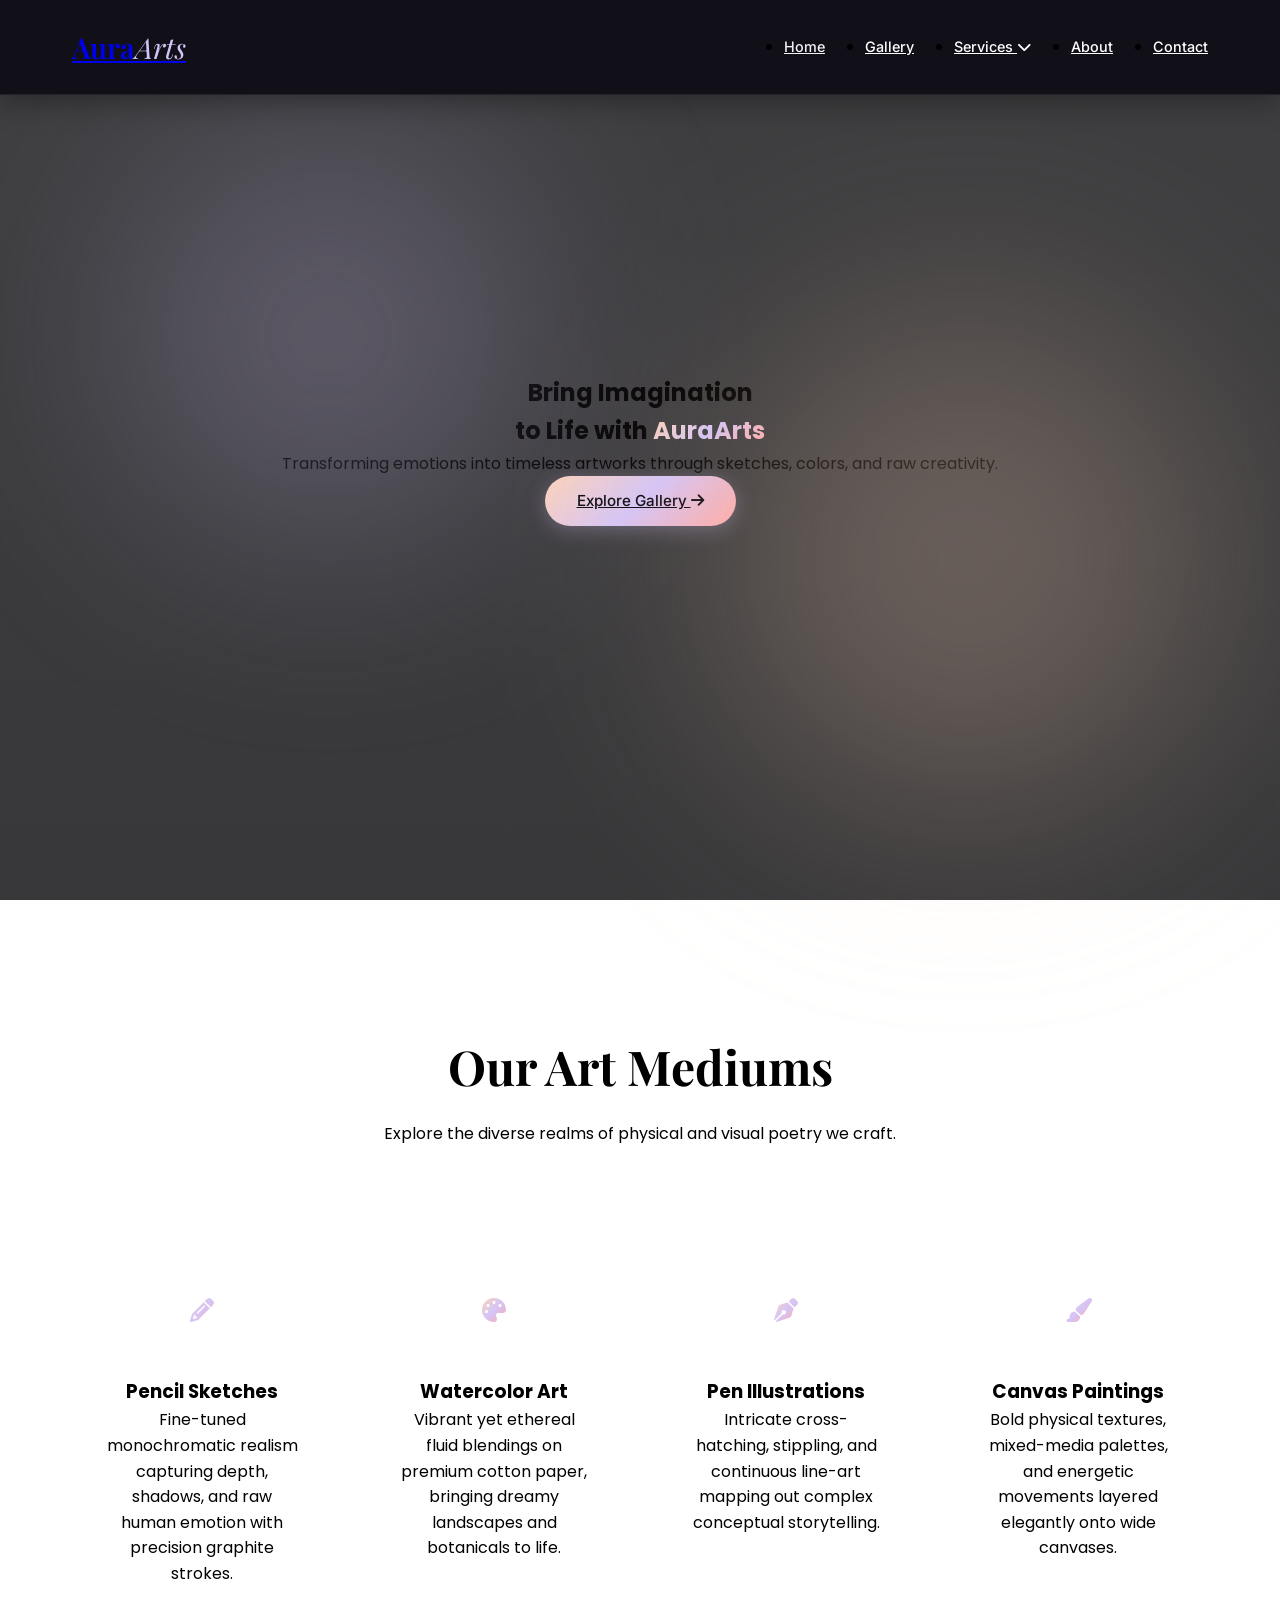
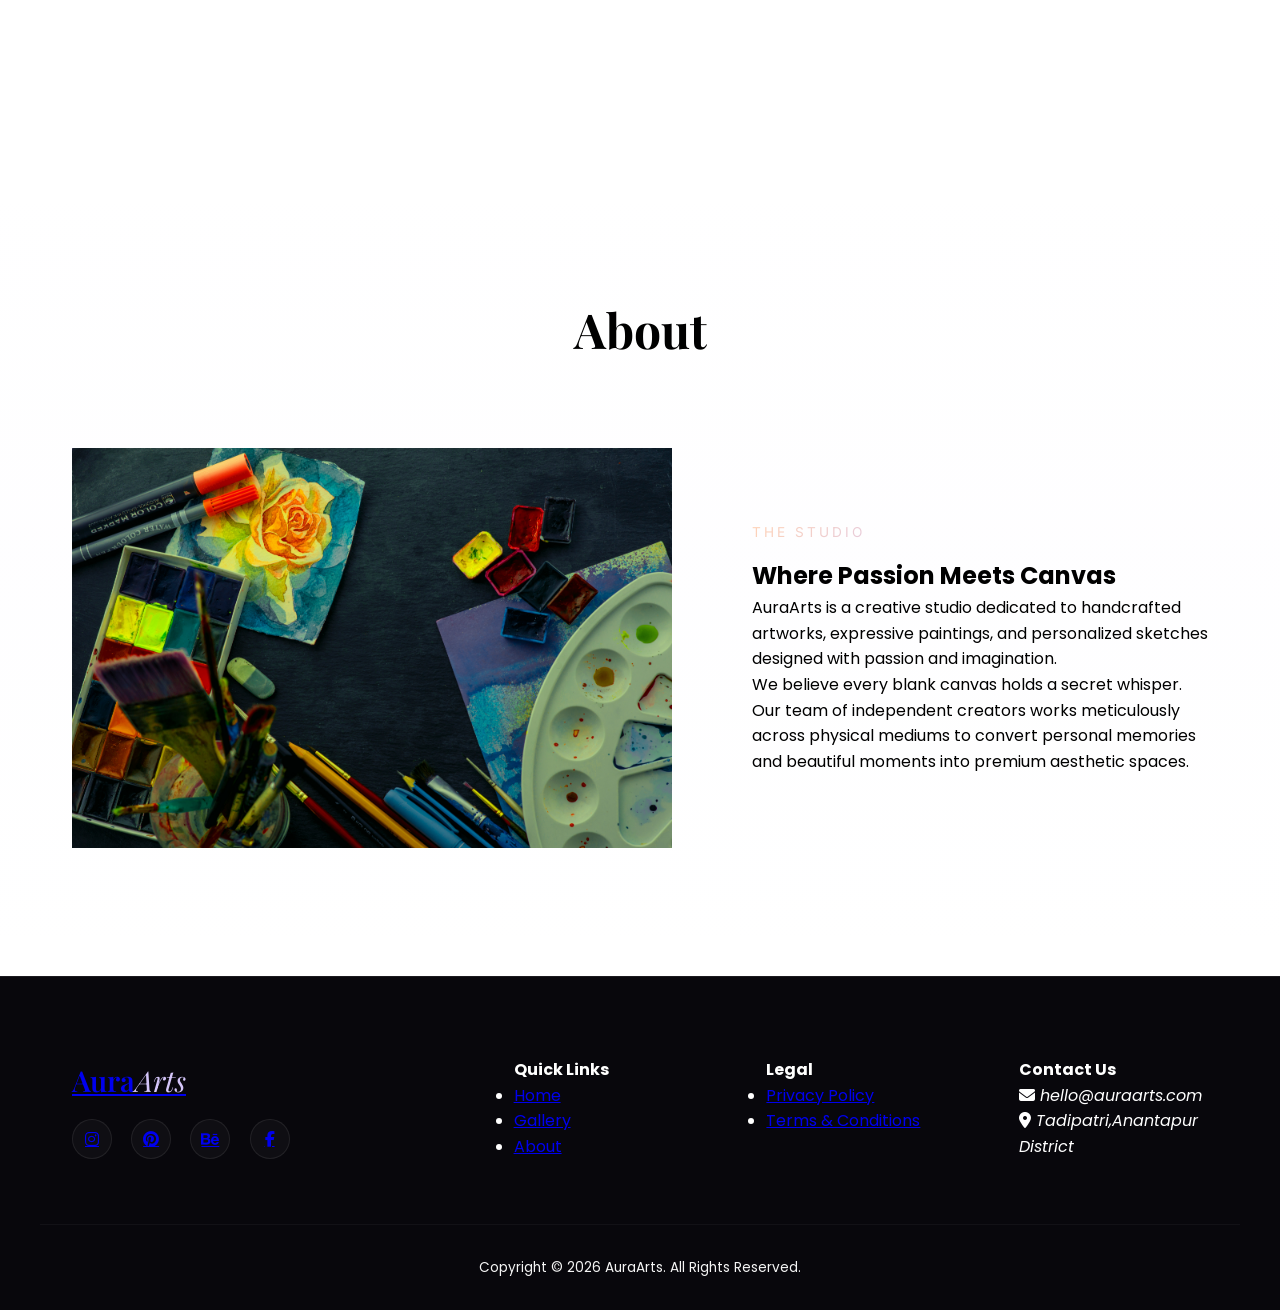
==== index.html @ 391e84ef "initialize" ====
<!DOCTYPE html>
<html lang="en">
<head>
    <meta charset="UTF-8">
    <meta name="viewport" content="width=device-width, initial-scale=1.0">
    <title>AuraArts | Creative Studio Portfolio</title>
    
    <!-- Design tokens and stylesheets -->
    <link rel="preconnect" href="https://fonts.googleapis.com">
    <link rel="preconnect" href="https://fonts.gstatic.com" crossorigin>
    <link href="https://fonts.googleapis.com/css2?family=Inter:wght@300;400;500&family=Playfair+Display:ital,wght@0,400;0,600&family=Poppins:wght@300;400;600&display=swap" rel="stylesheet">
    <link rel="stylesheet" href="https://cdnjs.cloudflare.com/ajax/libs/font-awesome/6.4.0/css/all.min.css">
    
    <link rel="stylesheet" href="css/main.css">
</head>
<body>

    <!-- Navigation Header Component -->
    <header class="navbar" data-module="navigation">
        <div class="nav-container">
            <a href="#" class="logo" aria-label="AuraArts Home">Aura<span>Arts</span></a>
            
            <nav class="nav-menu" id="navMenu">
                <ul class="nav-links">
                    <li><a href="#" class="nav-item active" data-scroll-target="home">Home</a></li>
                    <li><a href="#gallery" class="nav-item" data-scroll-target="gallery">Gallery</a></li>
                    <li class="dropdown">
                        <a href="#services" class="nav-item dropdown-toggle" aria-haspopup="true" aria-expanded="false">
                            Services <i class="fas fa-chevron-down dropdown-icon" aria-hidden="true"></i>
                        </a>
                        <ul class="dropdown-menu">
                            <li><a href="services/pencil-sketches.html">Pencil Sketches</a></li>
                            <li><a href="services/watercolor.html">Watercolor Paintings</a></li>
                            <li><a href="services/pen-art.html">Pen Art</a></li>
                            <li><a href="services/canvas-art.html">Canvas Art</a></li>
                        </ul>
                    </li>
                    <li><a href="#about" class="nav-item" data-scroll-target="about">About</a></li>
                    <li><a href="#contact" class="nav-item" data-scroll-target="contact">Contact</a></li>
                </ul>
            </nav>

            <button class="hamburger" id="hamburgerBtn" aria-label="Toggle Navigation Menu" aria-controls="navMenu" aria-expanded="false">
                <span class="bar"></span>
                <span class="bar"></span>
                <span class="bar"></span>
            </button>
        </div>
    </header>

    <main>
        <!-- Hero Component -->
        <section id="home" class="hero">
            <div class="paint-blob blob-1" aria-hidden="true"></div>
            <div class="paint-blob blob-2" aria-hidden="true"></div>
            
            <div class="hero-content container">
                <h1 class="fade-in">Bring Imagination <br>to Life with <span class="gradient-text">AuraArts</span></h1>
                <p class="fade-in delay-1">Transforming emotions into timeless artworks through sketches, colors, and raw creativity.</p>
                <div class="fade-in delay-2">
                    <a href="#gallery" class="btn btn-primary">Explore Gallery <i class="fas fa-arrow-right" aria-hidden="true"></i></a>
                </div>
            </div>
        </section>

        <!-- Gallery / Dynamic Showcase Component -->
        <section id="gallery" class="section">
            <div class="container">
                <header class="section-header">
                    <h2>Our Art Mediums</h2>
                    <p>Explore the diverse realms of physical and visual poetry we craft.</p>
                </header>
                
                <div class="grid-layout">
                    <article class="art-card glassmorphism">
                        <div class="card-icon-wrapper">
                            <i class="fas fa-pencil-alt card-icon" aria-hidden="true"></i>
                        </div>
                        <h3>Pencil Sketches</h3>
                        <p>Fine-tuned monochromatic realism capturing depth, shadows, and raw human emotion with precision graphite strokes.</p>
                    </article>

                    
                    <article class="art-card glassmorphism">
                        <div class="card-icon-wrapper">
                            <i class="fas fa-palette card-icon" aria-hidden="true"></i>
                        </div>
                        <h3>Watercolor Art</h3>
                        <p>Vibrant yet ethereal fluid blendings on premium cotton paper, bringing dreamy landscapes and botanicals to life.</p>
                    </article>

                
                    <article class="art-card glassmorphism">
                        <div class="card-icon-wrapper">
                            <i class="fas fa-pen-nib card-icon" aria-hidden="true"></i>
                        </div>
                        <h3>Pen Illustrations</h3>
                        <p>Intricate cross-hatching, stippling, and continuous line-art mapping out complex conceptual storytelling.</p>
                    </article>

                    
                    <article class="art-card glassmorphism">
                        <div class="card-icon-wrapper">
                            <i class="fas fa-paint-brush card-icon" aria-hidden="true"></i>
                        </div>
                        <h3>Canvas Paintings</h3>
                        <p>Bold physical textures, mixed-media palettes, and energetic movements layered elegantly onto wide canvases.</p>
                    </article>
                </div>
            </div>
        </section>
       
    

        <section id="about" class="section alt-bg">
            <header class="section-header">
                <h2>About</h2>
                </header>
            <div class="container split-layout">
                <div class="layout-visual">
                    <div class="placeholder-art" role="img" aria-label="AuraArts Studio abstract background canvas" ><img src="images/background-canvas.jpg" width="600" height="400" border-radius="12px"></div>
                </div>
                
                <div class="layout-content">
                    <span class="sub-heading">The Studio</span>
                    <h2>Where Passion Meets Canvas</h2>
                    <p>AuraArts is a creative studio dedicated to handcrafted artworks, expressive paintings, and personalized sketches designed with passion and imagination.</p>
                    <p>We believe every blank canvas holds a secret whisper. Our team of independent creators works meticulously across physical mediums to convert personal memories and beautiful moments into premium aesthetic spaces.</p>
                </div>
            </div>
        </section>
    </main>

    <!-- Footer Component -->
    <footer id="contact" class="footer">
        <div class="container footer-grid">
            <div class="footer-brand">
                <a href="#" class="logo">Aura<span>Arts</span></a>
                
                <div class="social-cluster">
                    <a href="#" aria-label="Instagram"><i class="fab fa-instagram"></i></a>
                    <a href="#" aria-label="Pinterest"><i class="fab fa-pinterest"></i></a>
                    <a href="#" aria-label="Behance"><i class="fab fa-behance"></i></a>
                    <a href="#" aria-label="Facebook"><i class="fab fa-facebook-f"></i></a>
                </div>
            </div>
            
            <div class="footer-links">
                <h4 >Quick Links</h4>
                <ul>
                    <li><a href="#">Home</a></li>
                    <li><a href="#gallery">Gallery</a></li>
                    <li><a href="#about">About</a></li>
                </ul>
            </div>

            <div class="footer-links">
                <h4>Legal</h4>
                <ul>
                    <li><a href="#">Privacy Policy</a></li>
                    <li><a href="#">Terms & Conditions</a></li>
                </ul>
            </div>

            <div class="footer-links">
                <h4>Contact Us</h4>
                <address>
                    <p><i class="fas fa-envelope" aria-hidden="true"></i> hello@auraarts.com</p>
                    <p><i class="fas fa-map-marker-alt" aria-hidden="true"></i> Tadipatri,Anantapur District</p>
                </address>
            </div>
        </div>
        
        <div class="footer-bottom container">
            <p>Copyright &copy; 2026 AuraArts. All Rights Reserved.</p>
        </div>
    </footer>
   
</body>
</html>
---- css/main.css ----
@import './variables.css';
@import './layouts.css';
@import './components.css';

/* Core Base Layer */
* { margin: 0; padding: 0; box-sizing: border-box; }
html { scroll-behavior: smooth; }
body {
    background-image:
    color:var(--clr-text-main);
    font-family: var(--ff-body);
    overflow-x: hidden;
    line-height: 1.6;
}

/* Component Navigation Shell Rules */
.navbar {
    position: fixed;
    top: 0;
    left: 0;
    width: 100%;
    z-index: 1000;
    padding: 1.5rem 0;
    background-color: #110f18;
    border-bottom: 1px solid rgba(255, 255, 255, 0.08);
    box-shadow: 0 4px 30px rgba(0, 0, 0, 0.4);
    transition: var(--transition-smooth);
}
.navbar.scrolled {
    padding: 1rem 0;
    background-color: #110f18;
   /* background: rgba(5, 202, 94, 0.75);
    backdrop-filter: blur(20px);
    border-bottom: 1px solid var(--glass-border);*/
}
.nav-container {
    display: flex;
    justify-content: space-between;
    align-items: center;
    width: 100%;
    max-width: 1200px;
    margin: 0 auto;
    padding: 0 2rem;
}
.logo { font-family: var(--ff-heading); font-size: 1.8rem; font-weight: 600; }
.logo span { font-weight: 300; font-style: italic; color: var(--accent-lavender); }
.nav-links { 
     display: flex; 
     align-items: center; 
     gap: 2.5rem; 
}
.nav-item {
    font-family: var(--ff-alt);
    font-size: 0.9rem;
    font-weight: 500;
    color: white;
    transition: var(--transition-smooth);
}
.nav-item:hover, .nav-item.active { 
     color: var(--clr-text-main); 
}

/* Component Context Dropdowns */
.dropdown { position: relative; }
.dropdown-menu {
    position: absolute;
    top: 100%;
    left: 50%;
    transform: translateX(-50%) translateY(15px);
    background: rgba(22, 21, 35, 0.95);
    border: 1px solid var(--glass-border);
    border-radius: 12px;
    padding: 1rem 0;
    width: 220px;
    opacity: 0;
    visibility: hidden;
    transition: var(--transition-smooth);
}
.dropdown:hover .dropdown-menu {
    opacity: 1;
    visibility: visible;
    transform: translateX(-50%) translateY(0);
}
.dropdown-menu li a {
    display: block;
    padding: 0.6rem 1.5rem;
    color: var(--clr-text-muted);
    transition: var(--transition-smooth);
}
.dropdown-menu li a:hover { 
     color: var(--accent-peach); 
     background: rgba(255,255,255,0.03); 
}

/* Component Responsive Layout Interactions Menu */
.hamburger { 
     display: none; 
     cursor: pointer; 
     background: none; 
     border: none; 
}
.hamburger .bar { 
     display: block; 
     width: 25px; 
     height: 2px; 
     margin: 5px auto; 
     background-color: var(--clr-text-main); 
     transition: var(--transition-smooth); 
}

/* Sections Styling Framework */
.hero {
      min-height: 100vh; 
      display: flex; 
      align-items: center; 
      justify-content: center; 
      position: relative; 
      text-align: center; 
      background: linear-gradient(to bottom, rgba(15, 15, 18, 0.8), #38383a), 
                url('/home/user/Documents/Task 1/images/hero-img.jpg');
      background-size: cover;        /* Ensures the image fills the entire section */
      background-position: center;   /* Keeps the focus of the image centered */
      background-repeat: no-repeat;  /* Prevents tiling */
      background-attachment: fixed;
     }
.gradient-text { 
     background: var(--gradient-primary); 
     -webkit-background-clip: text; 
     -webkit-text-fill-color: transparent; 
}
.paint-blob { 
     position: absolute; 
     border-radius: 50%; 
     filter: blur(120px); 
     opacity: 0.25; 
     z-index: 1; 
}
.blob-1 { 
     width: 400px; 
     height: 400px; 
     background: var(--accent-lavender); 
     top: 15%; left: 10%; 
}
.blob-2 {
      width: 500px; 
      height: 500px; 
      background: var(--accent-peach); 
      bottom: 10%; right: 5%; 
}

.section { padding: 8rem 0; }
.section-header { text-align: center; margin-bottom: 5rem; }
.section-header h2 { 
     font-family: var(--ff-heading); 
     font-size: 3rem; 
     margin-bottom: 1rem; 
}
.alt-bg {
      background: linear-gradient(180deg, transparent, rgba(212, 197, 249, 0.02), transparent); 
}

/* Animation Classes */
.fade-in { 
     opacity: 0; 
     transform: translateY(30px); 
     animation: fadeInUp 1.2s forwards cubic-bezier(0.25, 1, 0.5, 1); 
}
.delay-1 { animation-delay: 0.3s; }
.delay-2 { animation-delay: 0.6s; }
@keyframes fadeInUp { to { opacity: 1; transform: translateY(0); } }

/* Layout Graphic Styles */
.placeholder-art { 
     width: 100%; 
     height: 400px; 
     border-radius: 30px; 
     background-image:"../images/background-canvas.jpg"
     border: 1px solid var(--glass-border); 
     position: relative; 
}
.layout-visual { flex: 1; position: relative; }
.layout-content { flex: 1; }
.sub-heading { 
     text-transform: uppercase; 
     font-family: var(--ff-alt); 
     font-size: 0.85rem; 
     letter-spacing: 3px; 
     background: var(--gradient-primary); 
     -webkit-background-clip: text; 
     -webkit-text-fill-color: transparent; 
     display: block; 
     margin-bottom: 0.8rem; 
}
.badge-card {
      position: absolute;
       bottom: 40px;
      left: -20px;
     padding: 1rem 2rem; 
     border-radius: 16px; 
     display: flex; 
     align-items: center; 
     gap: 12px; 
     z-index: 10; 
}

/* Footers Container */
.footer { 
     border-top: 1px solid var(--glass-border); 
     background: var(--clr-bg-footer); 
     padding: 5rem 0 2rem 0; 
     color:white;
}
.footer-grid { 
     display: grid; 
     grid-template-columns: 2fr repeat(3, 1fr); 
     gap: 4rem; 
     margin-bottom: 4rem; 
}
.social-cluster { display: flex; gap: 1.2rem; margin-top: 1rem; }
.social-cluster a {
      width: 40px; 
      height: 40px; 
      border-radius: 50%; 
      background: rgba(255,255,255,0.03); 
      border: 1px solid var(--glass-border); 
      display: flex; 
      align-items: center; 
      justify-content: center; 
      transition: var(--transition-smooth); 
     }
.social-cluster a:hover { 
     color: var(--clr-bg-dark); 
     background: var(--gradient-primary); 
     transform: translateY(-3px); 
}
.footer-bottom {
      border-top: 1px solid rgba(248, 244, 244, 0.04); 
      padding-top: 2rem; 
      text-align: center; 
      font-size: 0.85rem; 
      color:whitesmoke; 
}



.btn-order-primary {
    display: inline-flex;
    align-items: center;
    gap: 0.8rem;
    font-family: var(--ff-alt);
    font-weight: 600;
    font-size: 1rem;
    text-decoration: none;
    color: #0a090f;
   background-color: grey;
    padding: 1.1rem 2.4rem;
    border-radius: 50px;
    white-space: nowrap;
    box-shadow: 0 4px 20px rgba(212, 197, 249, 0.25);
    transition: transform 0.3s cubic-bezier(0.25, 1, 0.5, 1), box-shadow 0.3s ease;
}  
   
@media (max-width: 768px) {
    .hamburger { display: block; z-index: 1001; }
    .hamburger.active .bar:nth-child(2) { opacity: 0; }
    .hamburger.active .bar:nth-child(1) { transform: translateY(7px) rotate(45deg); }
    .hamburger.active .bar:nth-child(3) { transform: translateY(-7px) rotate(-45deg); }
    
    .nav-menu {
        position: fixed; 
        top: 0; 
        right: -100%; 
        width: 100%; 
        height: 100vh;
        background: rgba(10, 9, 15, 0.98); 
        backdrop-filter: blur(25px);
        padding-top: 8rem; 
        transition: 0.5s ease; 
        z-index: 1000;
    }
    .nav-menu.active { right: 0; }
    .nav-links { 
     flex-direction: column;
      gap: 2rem; 
      
     }
    
    .dropdown-menu { 
     position: static;
     transform: none; 
     opacity: 1; 
     visibility: visible; 
     display: none; 
     background: transparent; 
     border: none; 
     text-align: center; 
}
    .dropdown.active .dropdown-menu { display: block; }
    
    .footer-grid { grid-template-columns: 1fr 1fr; }
}
@media (max-width: 480px) {
    .footer-grid { grid-template-columns: 1fr; }
}
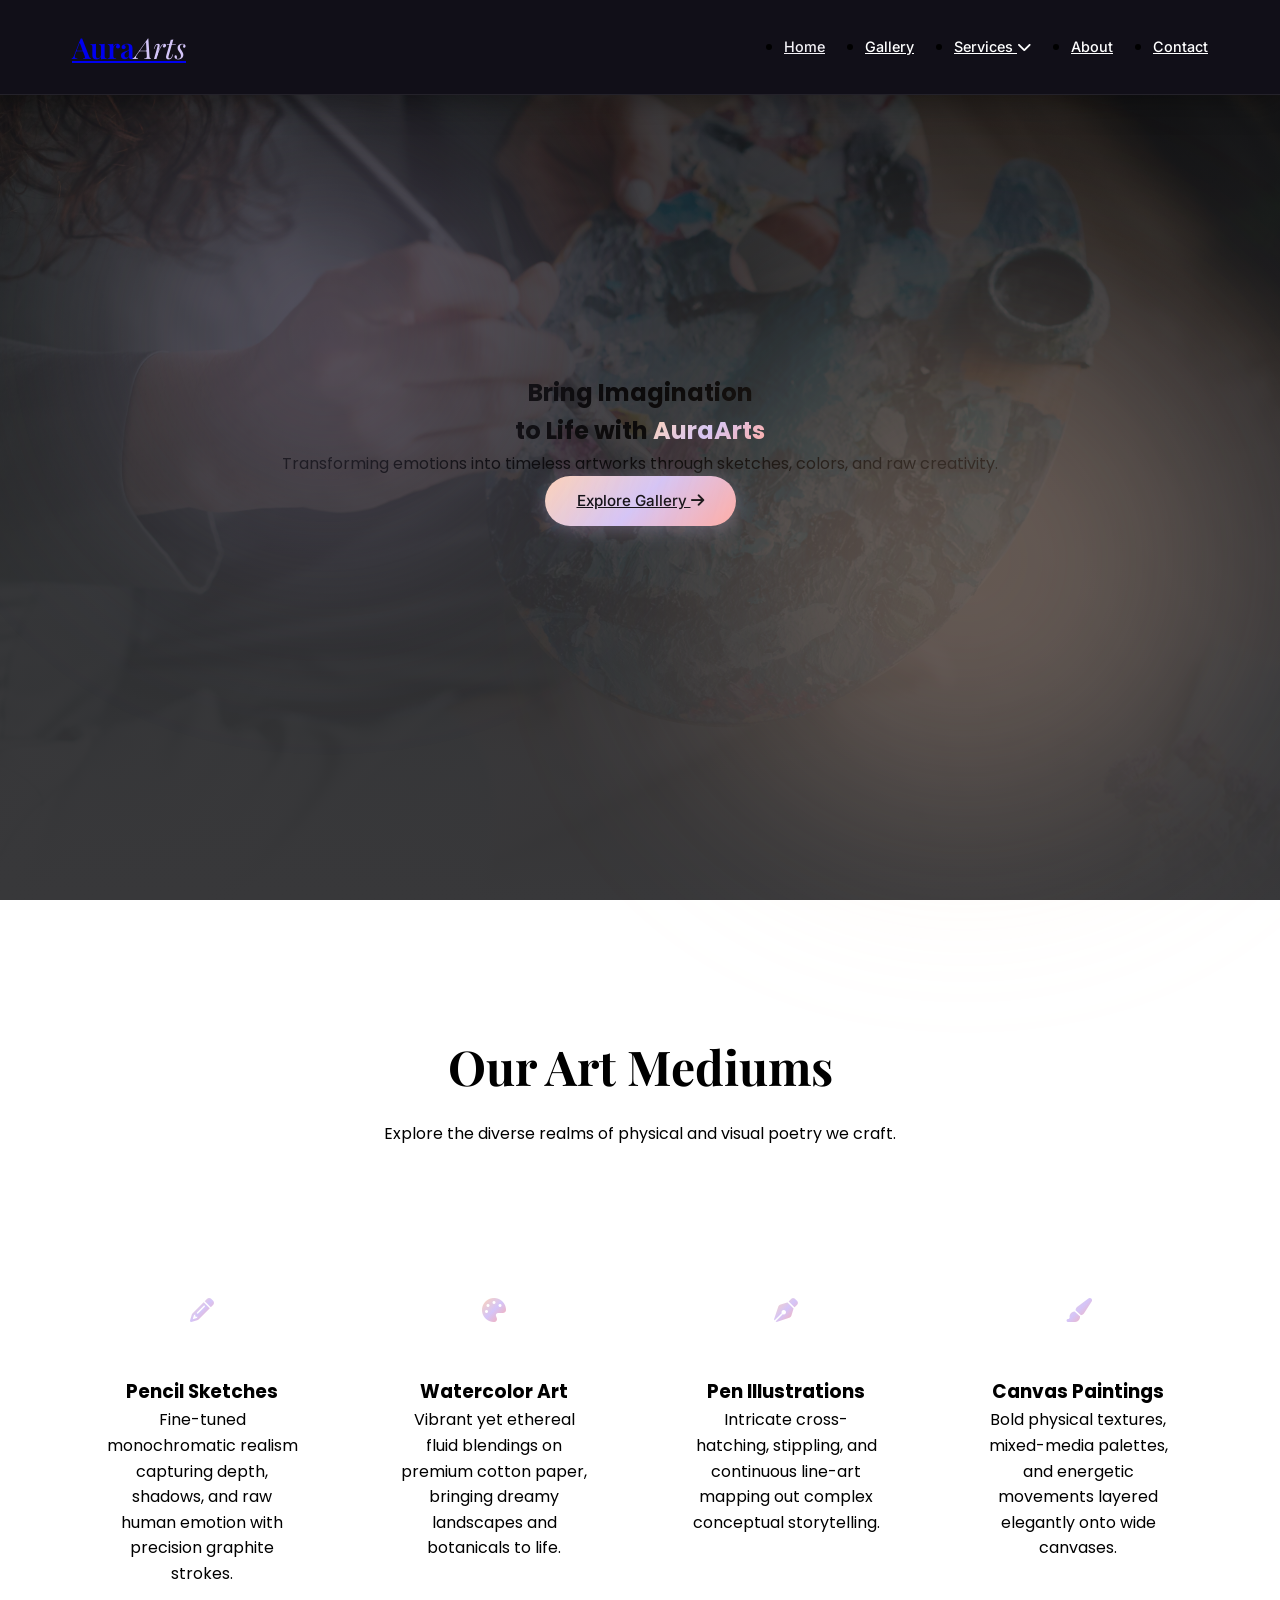
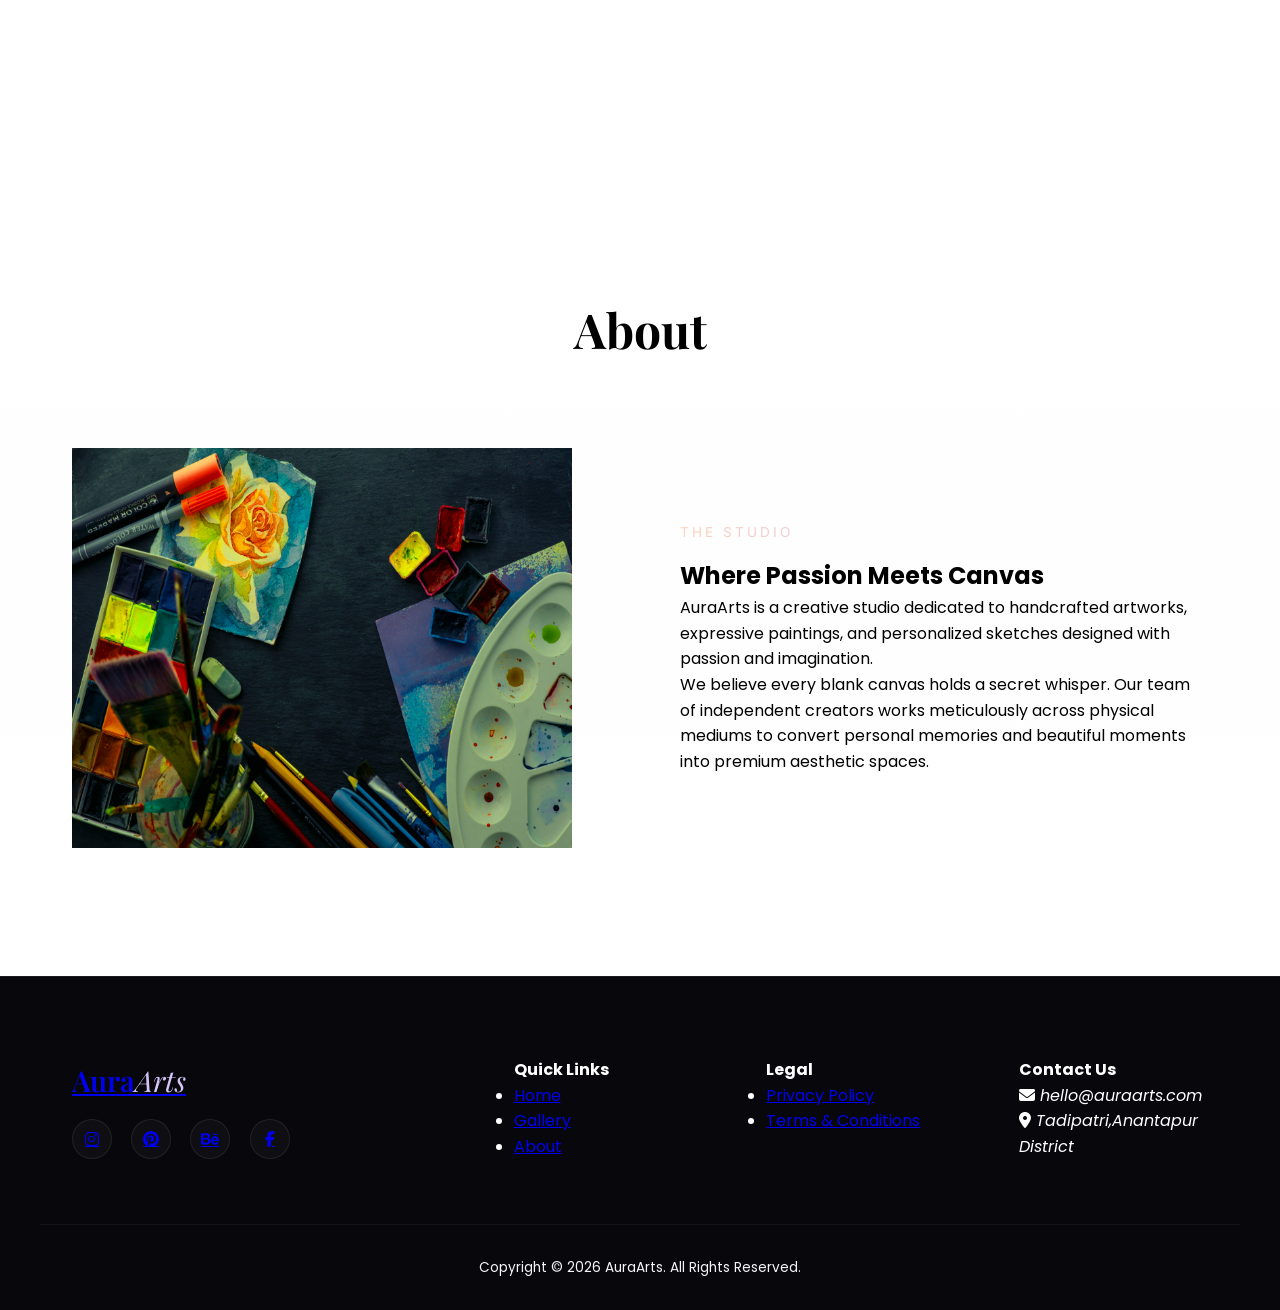
==== commit 37da1813: "Update index.html" ====
--- a/index.html
+++ b/index.html
@@ -118,7 +118,7 @@
                 </header>
             <div class="container split-layout">
                 <div class="layout-visual">
-                    <div class="placeholder-art" role="img" aria-label="AuraArts Studio abstract background canvas" ><img src="images/background-canvas.jpg" width="600" height="400" border-radius="12px"></div>
+                    <div class="placeholder-art" role="img" aria-label="AuraArts Studio abstract background canvas" ><img src="images/background-canvas.jpg" width="500" height="400" border-radius="12px"></div>
                 </div>
                 
                 <div class="layout-content">
@@ -177,4 +177,4 @@
     </footer>
    
 </body>
-</html>+</html>
--- a/css/main.css
+++ b/css/main.css
@@ -117,7 +117,7 @@
       position: relative; 
       text-align: center; 
       background: linear-gradient(to bottom, rgba(15, 15, 18, 0.8), #38383a), 
-                url('/home/user/Documents/Task 1/images/hero-img.jpg');
+                url('../images/hero-img.jpg');
       background-size: cover;        /* Ensures the image fills the entire section */
       background-position: center;   /* Keeps the focus of the image centered */
       background-repeat: no-repeat;  /* Prevents tiling */
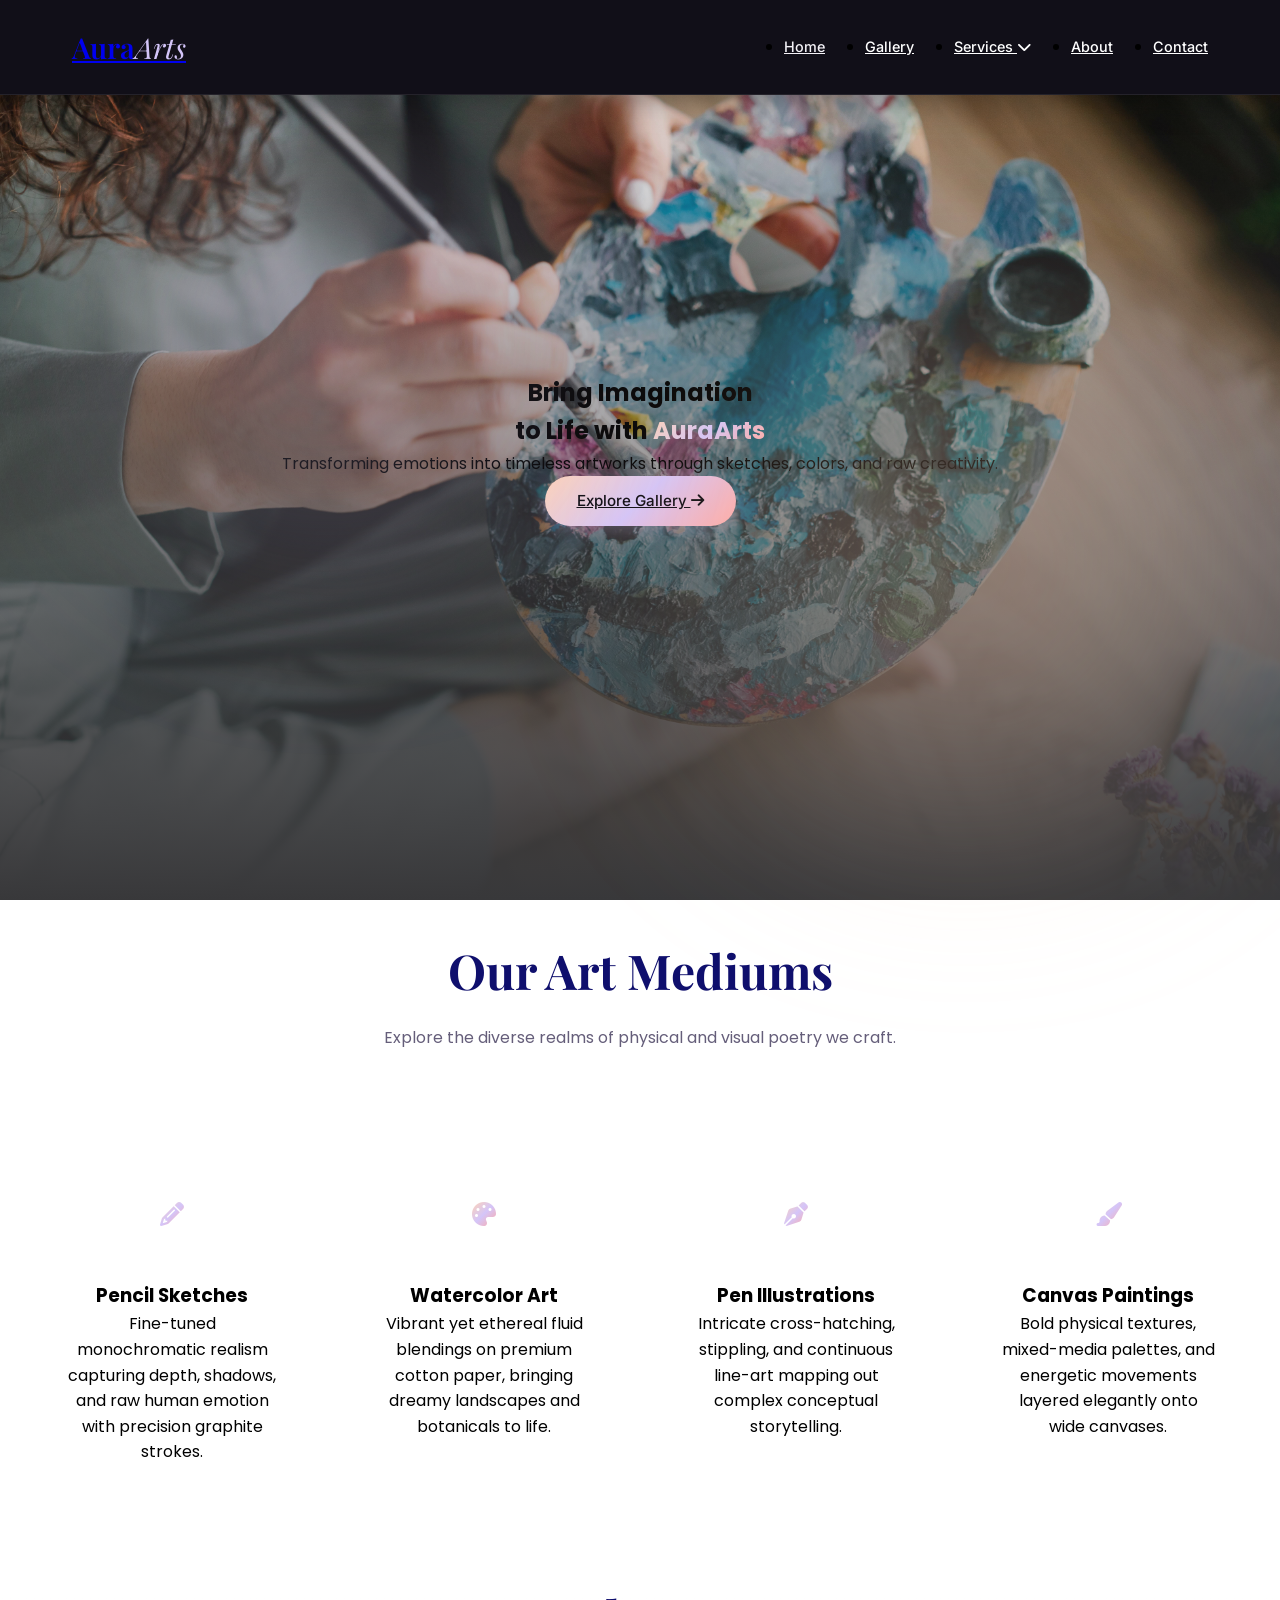
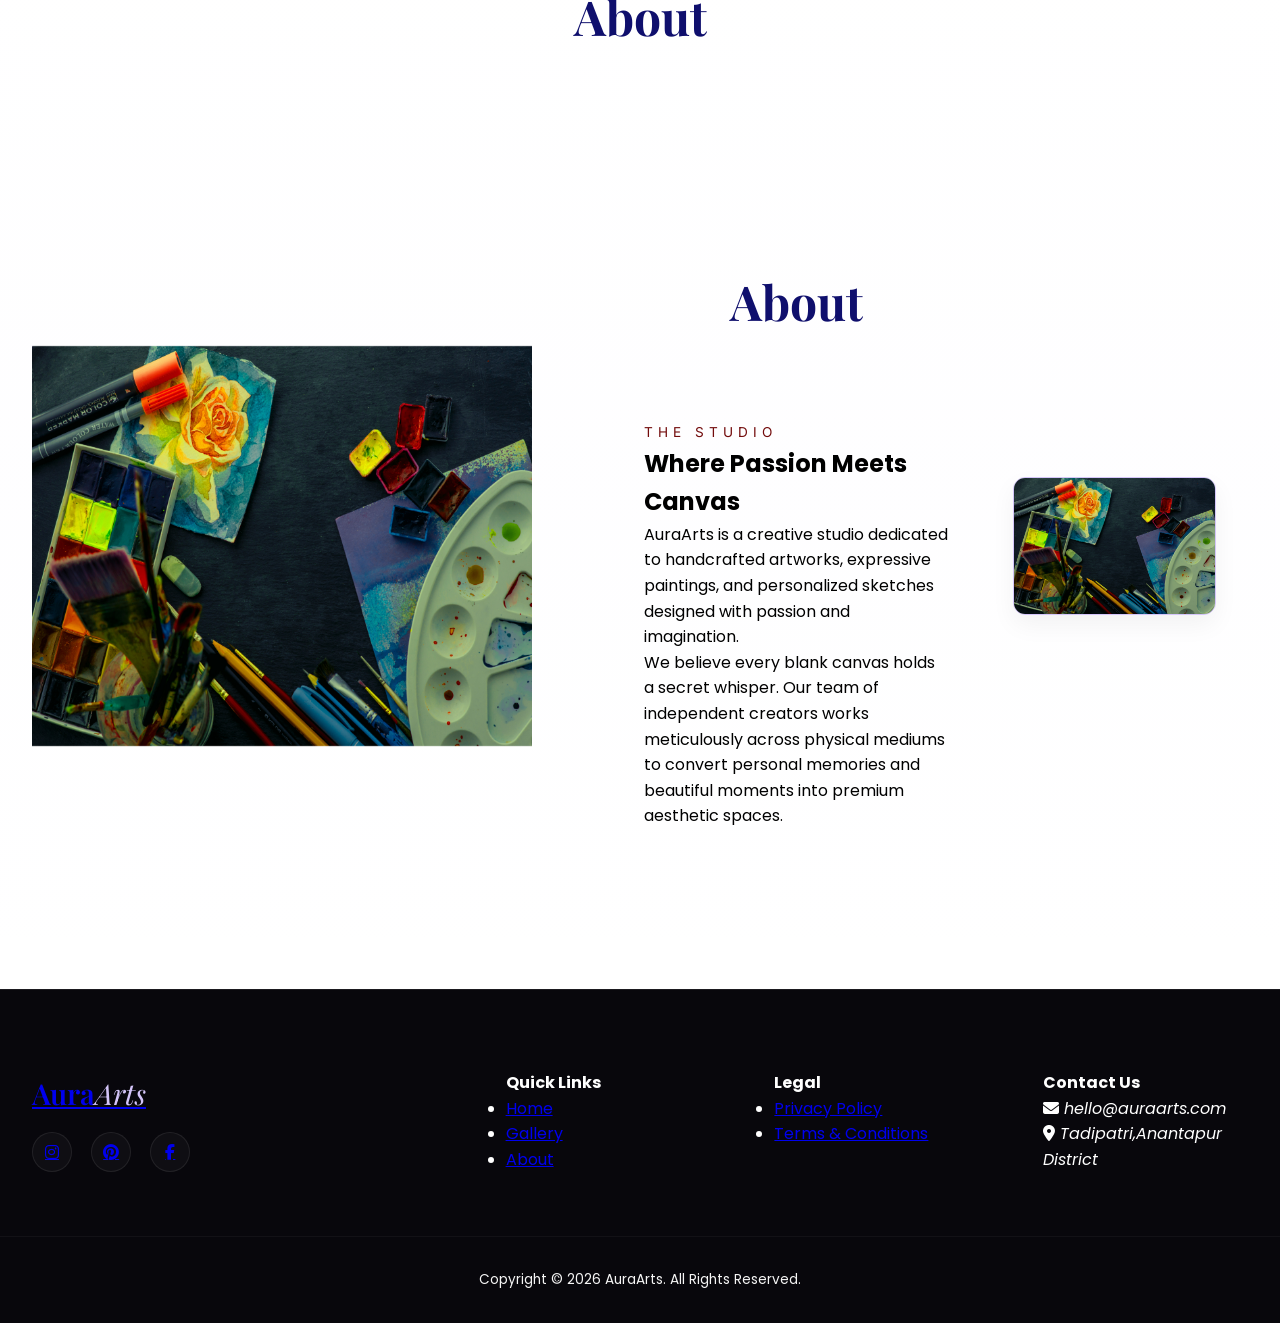
==== commit b3fc1954: "task 2" ====
--- a/index.html
+++ b/index.html
@@ -4,8 +4,6 @@
     <meta charset="UTF-8">
     <meta name="viewport" content="width=device-width, initial-scale=1.0">
     <title>AuraArts | Creative Studio Portfolio</title>
-    
-    <!-- Design tokens and stylesheets -->
     <link rel="preconnect" href="https://fonts.googleapis.com">
     <link rel="preconnect" href="https://fonts.gstatic.com" crossorigin>
     <link href="https://fonts.googleapis.com/css2?family=Inter:wght@300;400;500&family=Playfair+Display:ital,wght@0,400;0,600&family=Poppins:wght@300;400;600&display=swap" rel="stylesheet">
@@ -15,12 +13,13 @@
 </head>
 <body>
 
-    <!-- Navigation Header Component -->
+     <!-- Navigation Header Component -->
     <header class="navbar" data-module="navigation">
         <div class="nav-container">
             <a href="#" class="logo" aria-label="AuraArts Home">Aura<span>Arts</span></a>
             
-            <nav class="nav-menu" id="navMenu">
+            <!-- FIXED: Added nav-active-panel class here for mobile screen slide-outs -->
+            <nav class="nav-menu nav-active-panel" id="navMenu">
                 <ul class="nav-links">
                     <li><a href="#" class="nav-item active" data-scroll-target="home">Home</a></li>
                     <li><a href="#gallery" class="nav-item" data-scroll-target="gallery">Gallery</a></li>
@@ -32,11 +31,11 @@
                             <li><a href="services/pencil-sketches.html">Pencil Sketches</a></li>
                             <li><a href="services/watercolor.html">Watercolor Paintings</a></li>
                             <li><a href="services/pen-art.html">Pen Art</a></li>
-                            <li><a href="services/canvas-art.html">Canvas Art</a></li>
+                            <li><a href="services/canvas-art.html">Acrylic Paintings</a></li>
                         </ul>
                     </li>
-                    <li><a href="#about" class="nav-item" data-scroll-target="about">About</a></li>
-                    <li><a href="#contact" class="nav-item" data-scroll-target="contact">Contact</a></li>
+                    <li><a href="about.html" class="nav-item" data-scroll-target="about">About</a></li>
+                    <li><a href="contact.html" class="nav-item" data-scroll-target="contact">Contact</a></li>
                 </ul>
             </nav>
 
@@ -63,7 +62,7 @@
             </div>
         </section>
 
-        <!-- Gallery / Dynamic Showcase Component -->
+        <!-- Gallery -->
         <section id="gallery" class="section">
             <div class="container">
                 <header class="section-header">
@@ -109,9 +108,7 @@
                 </div>
             </div>
         </section>
-       
     
-
         <section id="about" class="section alt-bg">
             <header class="section-header">
                 <h2>About</h2>
@@ -120,12 +117,23 @@
                 <div class="layout-visual">
                     <div class="placeholder-art" role="img" aria-label="AuraArts Studio abstract background canvas" ><img src="images/background-canvas.jpg" width="500" height="400" border-radius="12px"></div>
                 </div>
-                
+        
+        <section id="about" class="studio-profile-section">
+            <div class="about-grid-container">
+
                 <div class="layout-content">
+                    <header class="section-header">
+                        <h2>About</h2>
+                    </header>
                     <span class="sub-heading">The Studio</span>
                     <h2>Where Passion Meets Canvas</h2>
                     <p>AuraArts is a creative studio dedicated to handcrafted artworks, expressive paintings, and personalized sketches designed with passion and imagination.</p>
                     <p>We believe every blank canvas holds a secret whisper. Our team of independent creators works meticulously across physical mediums to convert personal memories and beautiful moments into premium aesthetic spaces.</p>
+                </div>
+                <div class="about-image-block">
+                    <div class="profile-frame">
+                        <img src="images/background-canvas.jpg" alt="AuraArts Creative Workspace">
+                    </div>
                 </div>
             </div>
         </section>
@@ -140,7 +148,6 @@
                 <div class="social-cluster">
                     <a href="#" aria-label="Instagram"><i class="fab fa-instagram"></i></a>
                     <a href="#" aria-label="Pinterest"><i class="fab fa-pinterest"></i></a>
-                    <a href="#" aria-label="Behance"><i class="fab fa-behance"></i></a>
                     <a href="#" aria-label="Facebook"><i class="fab fa-facebook-f"></i></a>
                 </div>
             </div>
@@ -175,6 +182,6 @@
             <p>Copyright &copy; 2026 AuraArts. All Rights Reserved.</p>
         </div>
     </footer>
-   
+    <script src="js/validation.js"></script>
 </body>
 </html>
--- a/css/main.css
+++ b/css/main.css
@@ -4,7 +4,10 @@
 
 /* Core Base Layer */
 * { margin: 0; padding: 0; box-sizing: border-box; }
-html { scroll-behavior: smooth; }
+html { 
+    scroll-behavior: smooth; 
+    overflow-x: hidden;
+}
 body {
     background-image:
     color:var(--clr-text-main);
@@ -12,7 +15,10 @@
     overflow-x: hidden;
     line-height: 1.6;
 }
-
+section, main, .hero, .container {
+    width: 100%;
+    max-width: 100%;
+}
 /* Component Navigation Shell Rules */
 .navbar {
     position: fixed;
@@ -116,7 +122,7 @@
       justify-content: center; 
       position: relative; 
       text-align: center; 
-      background: linear-gradient(to bottom, rgba(15, 15, 18, 0.8), #38383a), 
+      background: linear-gradient(to bottom, rgba(15, 15, 18, 0), #38383a), 
                 url('../images/hero-img.jpg');
       background-size: cover;        /* Ensures the image fills the entire section */
       background-position: center;   /* Keeps the focus of the image centered */
@@ -148,11 +154,12 @@
       bottom: 10%; right: 5%; 
 }
 
-.section { padding: 8rem 0; }
+.section { padding: 2rem 0; }
 .section-header { text-align: center; margin-bottom: 5rem; }
 .section-header h2 { 
      font-family: var(--ff-heading); 
      font-size: 3rem; 
+     color:rgb(15, 15, 109);
      margin-bottom: 1rem; 
 }
 .alt-bg {
@@ -184,12 +191,9 @@
      text-transform: uppercase; 
      font-family: var(--ff-alt); 
      font-size: 0.85rem; 
-     letter-spacing: 3px; 
-     background: var(--gradient-primary); 
-     -webkit-background-clip: text; 
-     -webkit-text-fill-color: transparent; 
-     display: block; 
-     margin-bottom: 0.8rem; 
+     letter-spacing: 5px; 
+     color:rgb(114, 11, 11);
+     margin-bottom: 2rem; 
 }
 .badge-card {
       position: absolute;
@@ -260,45 +264,255 @@
     transition: transform 0.3s cubic-bezier(0.25, 1, 0.5, 1), box-shadow 0.3s ease;
 }  
    
-@media (max-width: 768px) {
-    .hamburger { display: block; z-index: 1001; }
+.portfolio-showcase {
+     display: grid;
+     grid-template-columns: repeat(auto-fit, minmax(280px, 1fr));
+     gap: 2.5rem;
+     margin-top: 3rem;
+ }
+ 
+ .work-showcase-item {
+     background-color: #161424;
+     border: 1px solid rgba(255, 255, 255, 0.05);
+     border-radius: 20px;
+     overflow: hidden;
+     position: relative;
+     transition: all 0.5s cubic-bezier(0.25, 1, 0.5, 1);
+ }
+ 
+ .work-showcase-item img {
+     width: 100%;
+     height: 260px;
+     object-fit: cover;
+ }
+ 
+ .work-meta {
+     padding: 2rem 1.5rem;
+ }
+ 
+ .work-meta h3 {
+     font-family: var(--ff-heading);
+     font-size: 1.3rem;
+     margin-bottom: 0.5rem;
+ }
+ 
+ .work-meta p {
+     font-size: 0.9rem;
+     color: var(--clr-text-muted);
+ }
+ 
+ .work-badge {
+     position: absolute;
+     top: 15px;
+     left: 15px;
+     background: rgba(10, 9, 15, 0.8);
+     backdrop-filter: blur(10px);
+     border: 1px solid rgba(255, 255, 255, 0.1);
+     color: var(--clr-text-main);
+     padding: 0.4rem 1rem;
+     font-size: 0.75rem;
+     text-transform: uppercase;
+     letter-spacing: 1px;
+     border-radius: 50px;
+ }
+ 
+ 
+ .portfolio-showcase:has(:target) .work-showcase-item {
+     opacity: 0.3;
+     transform: scale(0.96);
+     filter: grayscale(80%);
+ }
+ 
+ 
+ .work-showcase-item:target {
+     opacity: 1 !important;
+     transform: scale(1.04) !important;
+     filter: grayscale(0%) !important;
+     border-color: var(--accent-lavender);
+     box-shadow: 0 15px 40px rgba(212, 197, 249, 0.2);
+     background-color: #1e1b30;
+ }
+   
+/* --- Dedicated Service Subpage Presentation Layer --- */
+.service-intro-block {
+    margin-bottom: 3.5rem;
+}
+
+.back-link {
+    display: inline-flex;
+    align-items: center;
+    gap: 0.5rem;
+    color: black;
+    text-decoration: none;
+    font-size: 0.9rem;
+    margin-bottom: 1.5rem;
+    font-family: var(--ff-alt);
+    transition: transform 0.3s ease;
+}
+
+.back-link:hover {
+    transform: translateX(-5px);
+}
+
+.service-intro-block h1 {
+    font-family: var(--ff-heading);
+    font-size: 3rem;
+    background: var(--gradient-primary);
+    -webkit-background-clip: text;
+    
+    margin-bottom: 1rem;
+}
+
+.service-intro-block p {
+    color: grey;
+    max-width: 700px;
+    font-size: 1.1rem;
+    line-height: 1.6;
+}
+
+
+.subpage-photo-grid {
+    display: grid;
+    grid-template-columns: repeat(auto-fill, minmax(320px, 1fr));
+    gap: 2.5rem;
+}
+
+.showcase-card {
+    background: #161424;
+    border-radius: 24px;
+    overflow: hidden;
+    border: 1px solid rgba(255, 255, 255, 0.04);
+    transition: transform 0.4s cubic-bezier(0.25, 1, 0.5, 1);
+}
+
+.showcase-card:hover {
+    transform: translateY(-8px);
+}
+
+.media-box {
+    width: 100%;
+    height: 300px;
+    overflow: hidden;
+}
+
+.media-box img {
+    width: 100%;
+    height: 100%;
+    object-fit: cover;
+    transition: transform 0.6s ease;
+}
+
+.showcase-card:hover .media-box img {
+    transform: scale(1.05);
+}
+
+.card-details {
+    padding: 1.8rem;
+}
+
+.card-details h3 {
+    font-size: 1.25rem;
+    font-family: var(--ff-heading);
+    margin-bottom: 0.4rem;
+    color: var(--clr-text-main);
+}
+
+.card-details span {
+    font-size: 0.8rem;
+    color: var(--clr-text-muted);
+    text-transform: uppercase;
+    letter-spacing: 0.5px;
+}
+
+.active-sub-item {
+    color: var(--accent-lavender) !important;
+    background: rgba(255, 255, 255, 0.04);
+}
+
+   @media (max-width: 768px) {
+    .hamburger { 
+        display: block; 
+        z-index: 1100; 
+    }
+    
     .hamburger.active .bar:nth-child(2) { opacity: 0; }
     .hamburger.active .bar:nth-child(1) { transform: translateY(7px) rotate(45deg); }
     .hamburger.active .bar:nth-child(3) { transform: translateY(-7px) rotate(-45deg); }
     
-    .nav-menu {
+    .nav-active-panel {
         position: fixed; 
         top: 0; 
         right: -100%; 
-        width: 100%; 
+        width: 80%;   
+        max-width: 340px;
         height: 100vh;
-        background: rgba(10, 9, 15, 0.98); 
+        background: rgba(17, 15, 24, 0.98); 
         backdrop-filter: blur(25px);
-        padding-top: 8rem; 
-        transition: 0.5s ease; 
+        box-shadow: -10px 0 35px rgba(0, 0, 0, 0.6);
+        padding: 8rem 2.5rem 2rem 2.5rem; 
+        transition: right 0.4s cubic-bezier(0.25, 1, 0.5, 1); 
         z-index: 1000;
     }
-    .nav-menu.active { right: 0; }
+
+    .nav-active-panel.active { 
+        right: 0; 
+    }
+
     .nav-links { 
-     flex-direction: column;
-      gap: 2rem; 
-      
-     }
+        flex-direction: column;
+        align-items: flex-start;
+        gap: 2rem; 
+        width: 100%;
+    }
+    
+    .nav-item {
+        font-size: 1.15rem;
+        display: block;
+        width: 100%;
+    }
     
     .dropdown-menu { 
-     position: static;
-     transform: none; 
-     opacity: 1; 
-     visibility: visible; 
-     display: none; 
-     background: transparent; 
-     border: none; 
-     text-align: center; 
-}
-    .dropdown.active .dropdown-menu { display: block; }
+        position: static;
+        transform: none !important; 
+        opacity: 1 !important; 
+        visibility: visible !important; 
+        display: none; 
+        background: transparent; 
+        border: none; 
+        text-align: left; 
+        padding: 0.5rem 0 0 1.5rem;
+    }
+    .dropdown.active .dropdown-menu { 
+        display: block; 
+    }
     
-    .footer-grid { grid-template-columns: 1fr 1fr; }
-}
+    .footer-grid { 
+        grid-template-columns: 1fr 1fr; 
+        gap: 3rem;
+    }
+}
+
 @media (max-width: 480px) {
-    .footer-grid { grid-template-columns: 1fr; }
+    .nav-active-panel {
+        width: 100%; 
+    }
+    .footer-grid { 
+        grid-template-columns: 1fr; 
+        gap: 2rem;
+    }
+    .hero {
+        padding: 4rem 1rem ;
+        text-align: center;
+    }
+
+    .hero-content {
+        width: 100%;
+        max-width: 100%;
+        padding: 0 10px;
+    }
+    .hero h1 {
+        font-size: 2.2rem; 
+        line-height: 1.3;
+        word-wrap: break-word;
+    }
 }
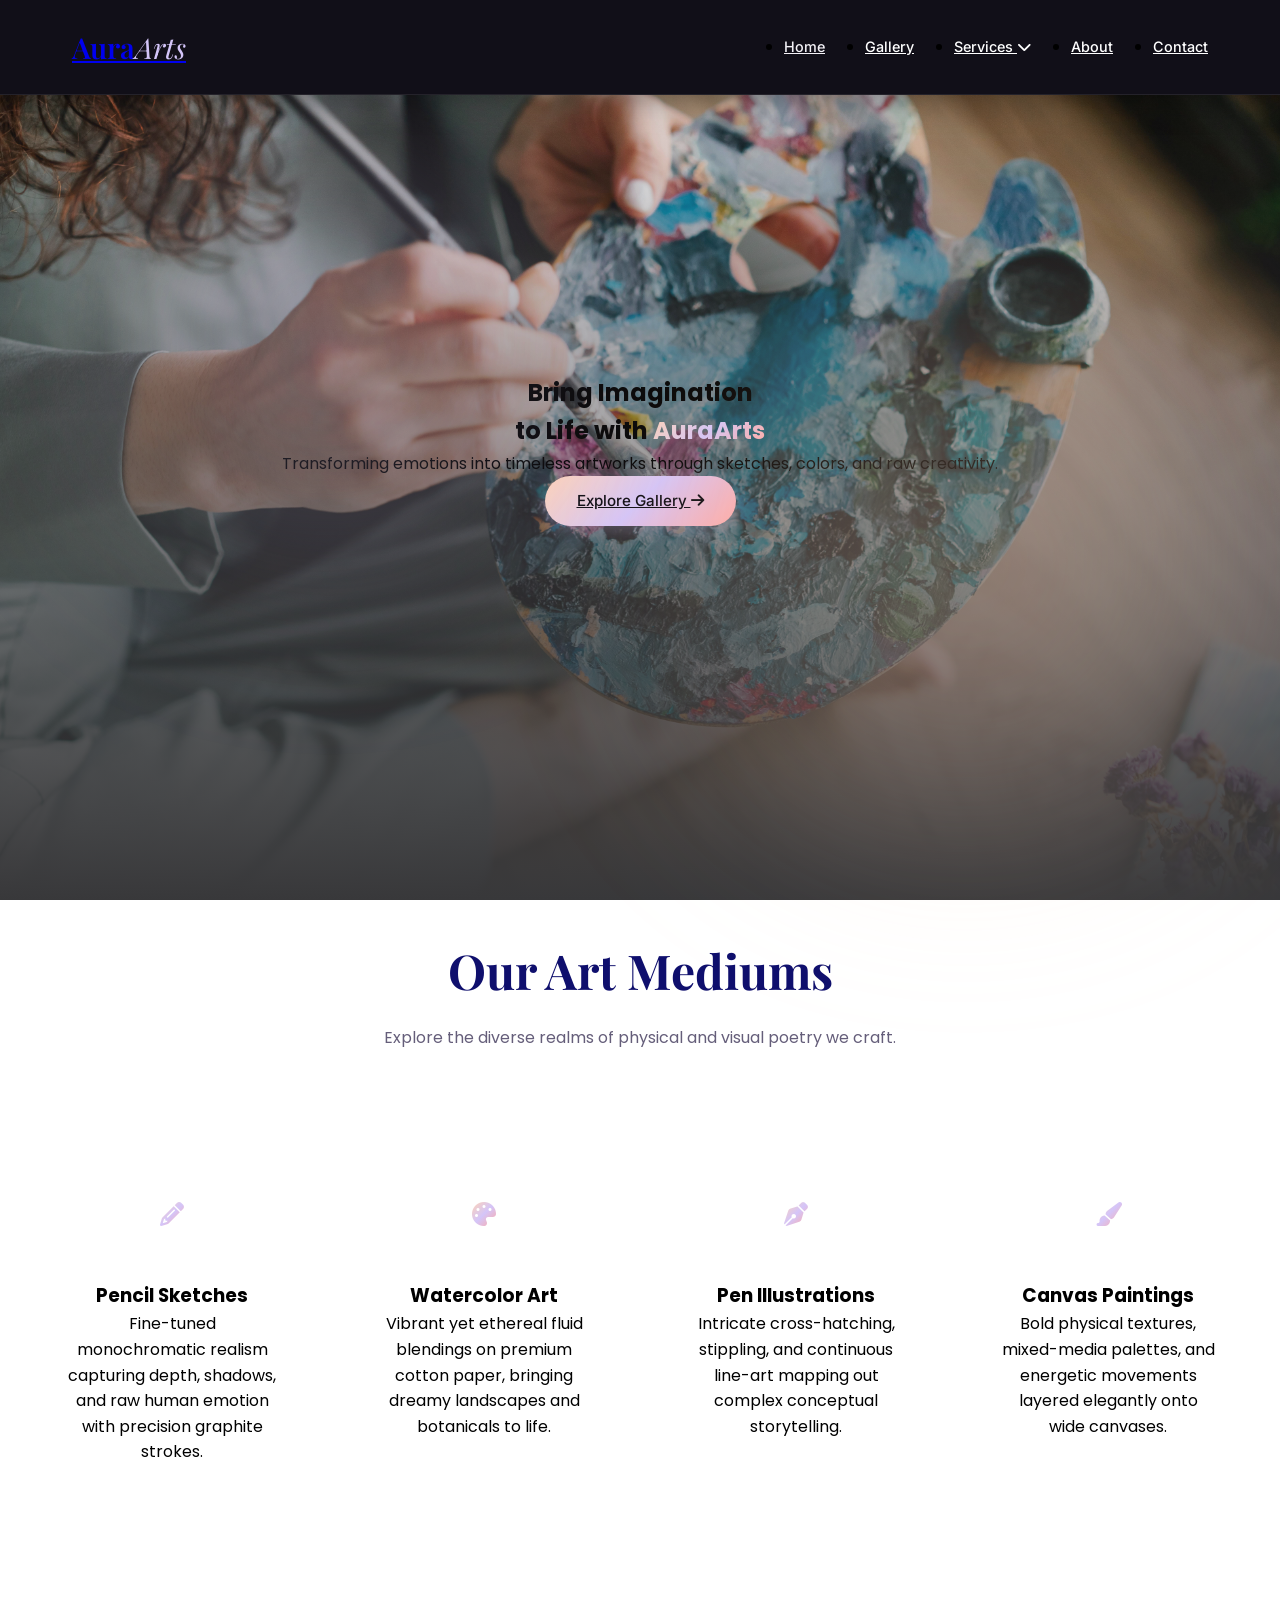
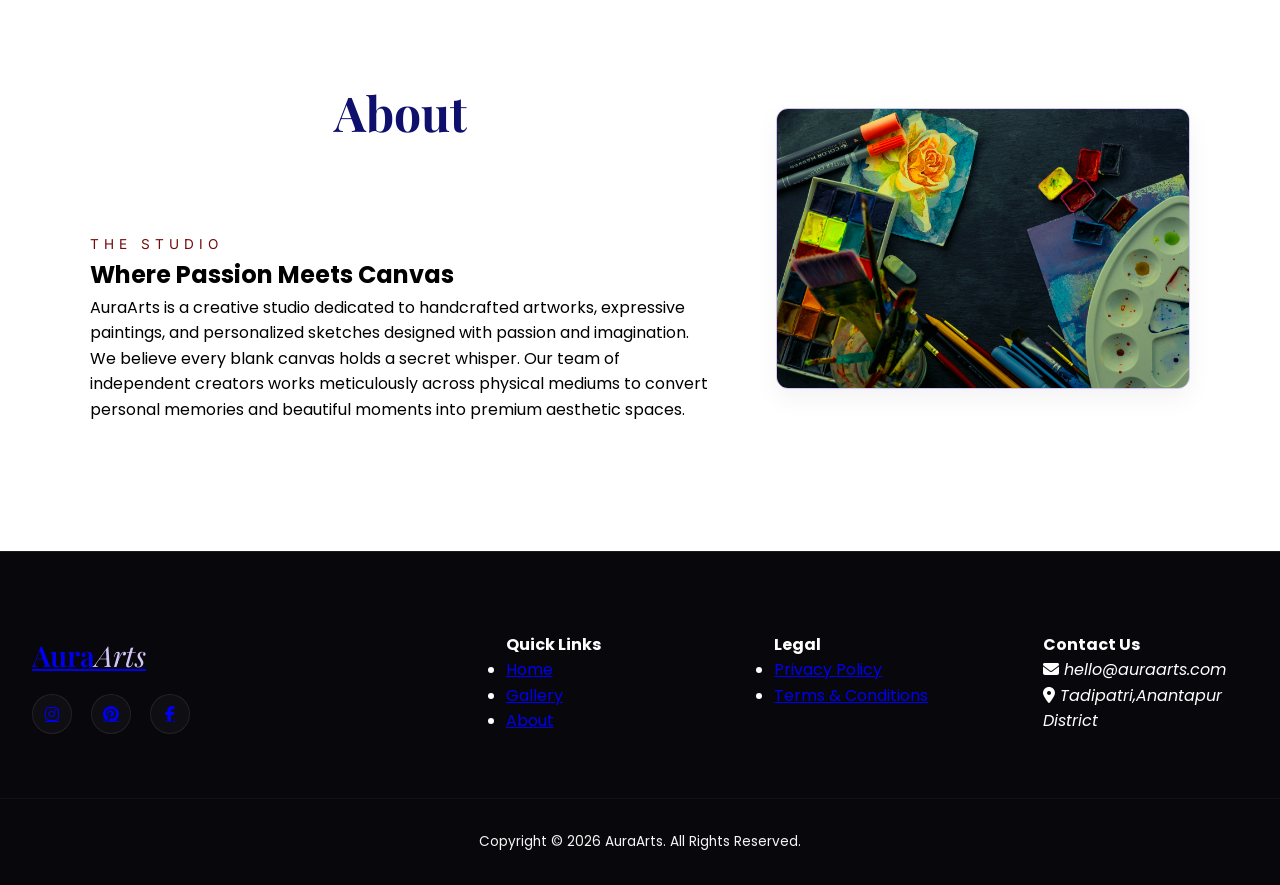
==== commit 9baf596d: "task 2" ====
--- a/index.html
+++ b/index.html
@@ -109,15 +109,7 @@
             </div>
         </section>
     
-        <section id="about" class="section alt-bg">
-            <header class="section-header">
-                <h2>About</h2>
-                </header>
-            <div class="container split-layout">
-                <div class="layout-visual">
-                    <div class="placeholder-art" role="img" aria-label="AuraArts Studio abstract background canvas" ><img src="images/background-canvas.jpg" width="500" height="400" border-radius="12px"></div>
-                </div>
-        
+
         <section id="about" class="studio-profile-section">
             <div class="about-grid-container">
 
